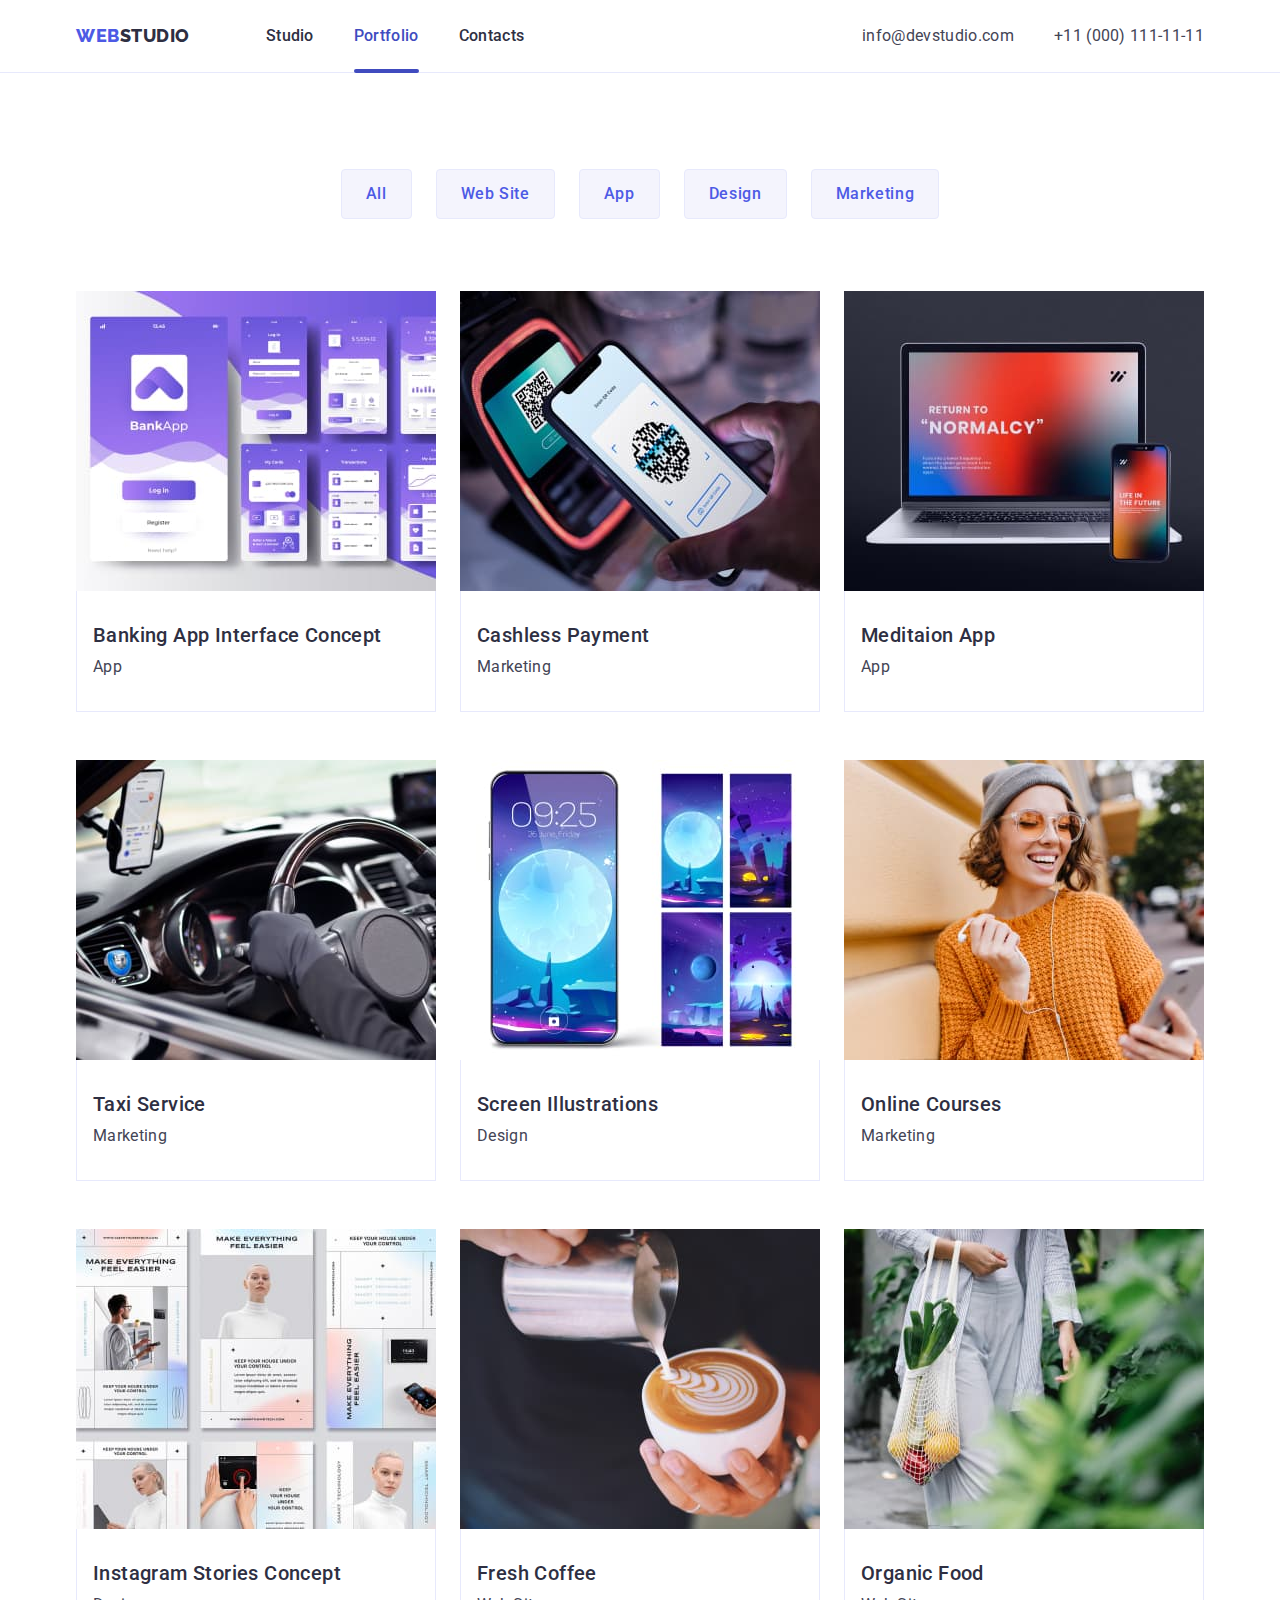
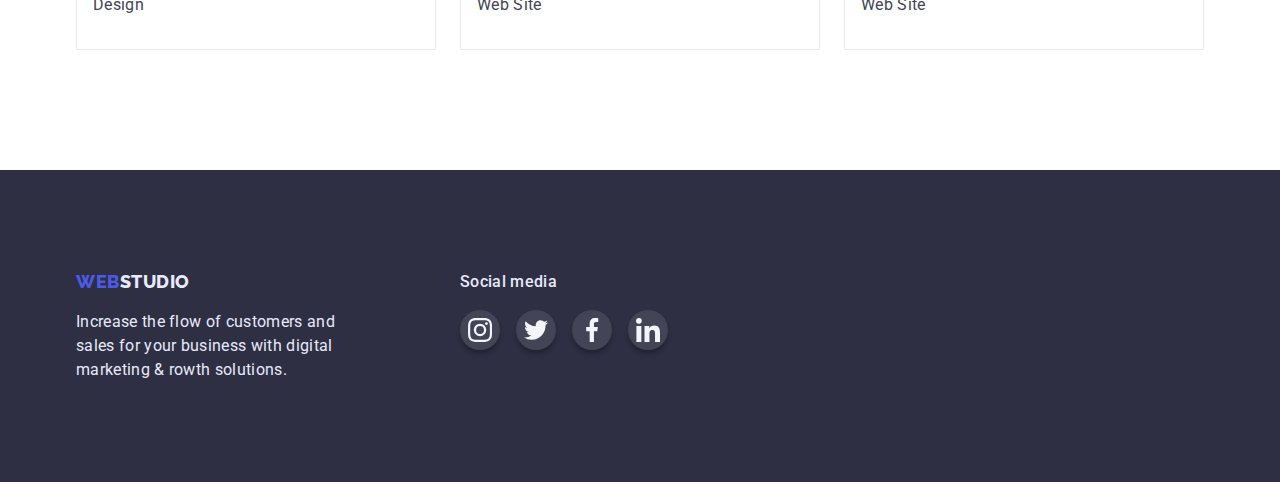
==== portfolio.html @ 614581f0 "Initial commit" ====
<!DOCTYPE html>
<html lang="en">
  <head>
    <meta charset="UTF-8" />
    <meta http-equiv="X-UA-Compatible" content="IE=edge" />
    <meta name="viewport" content="width=device-width, initial-scale=1.0" />
    <title>Portfolio</title>
    <link href="https://fonts.googleapis.com" rel="preconnect" />
    <link href="https://fonts.gstatic.com" rel="preconnect" crossorigin />
    <link
      href="https://fonts.googleapis.com/css2?family=Raleway:wght@800&family=Roboto:wght@400;500;700&display=swap"
      rel="stylesheet"
    />
    <link
      href="https://cdnjs.cloudflare.com/ajax/libs/modern-normalize/1.0.0/modern-normalize.min.css"
      rel="stylesheet"
    />
    <link href="./css/styles.css" rel="stylesheet" />
  </head>

  <body>
    <header class="page-header">
      <div class="container page-header">
        <nav class="page-nav">
          <a class="logo link" href="./index.html"
            >WEB<span class="accent">STUDIO</span>
          </a>

          <ul class="menu list">
            <li class="menu-item">
              <a class="menu-link link" href="./index.html">Studio</a>
            </li>

            <li class="menu-item portfolio-menu">
              <a class="menu-link portfolio-menu link" href="./portfolio.html"
                >Portfolio</a
              >
            </li>

            <li class="menu-item">
              <a class="menu-link link" href>Contacts</a>
            </li>
          </ul>
        </nav>

        <address>
          <ul class="page-nav-adress list">
            <li class="page-nav-adress-item">
              <a class="contact-link link" href="mailto:info@devstudio.com"
                >info@devstudio.com</a
              >
            </li>
            <li class="page-nav-adress-item">
              <a class="contact-link link" href="tel:+110001111111"
                >+11 (000) 111-11-11</a
              >
            </li>
          </ul>
        </address>
      </div>
    </header>

    <main>
      <section class="portfolio">
        <div class="container">
          <h1 class="section-title" hidden>Portfolio</h1>
          <h2 class="section-title" hidden>
            Examples of projects with description
          </h2>

          <ul class="filter list">
            <li class="filter-item">
              <button class="filter-btn" type="button">All</button>
            </li>

            <li class="filter-item">
              <button class="filter-btn" type="button">Web Site</button>
            </li>

            <li class="filter-item">
              <button class="filter-btn" type="button">App</button>
            </li>

            <li class="filter-item">
              <button class="filter-btn" type="button">Design</button>
            </li>

            <li class="filter-item">
              <button class="filter-btn" type="button">Marketing</button>
            </li>
          </ul>

          <ul class="description-portfolio list">
            <li class="description-portfolio-item">
              <a class="description-portfolio-link link" href>
                <div class="description-portfolio-wrapper">
                  <img
                    class="img"
                    src="./images/portfolio1.jpg"
                    alt="App Interface"
                    width="360"
                  />
                  <p class="overlay">
                    14 Stylish and User-Friendly App Design Concepts · Task
                    Manager App · Calorie Tracker App · Exotic Fruit Ecommerce
                    App · Cloud Storage App
                  </p>
                </div>
                <div class="portfolio-text">
                  <h3 class="section-subtitle">
                    Banking App Interface Concept
                  </h3>
                  <p class="section-description">App</p>
                </div>
              </a>
            </li>

            <li class="description-portfolio-item">
              <a class="description-portfolio-link link" href>
                <div class="description-portfolio-wrapper">
                  <img
                    class="img"
                    src="./images/portfolio2.jpg"
                    alt="Payment with phone"
                    width="360"
                  />
                  <p class="overlay">
                    14 Stylish and User-Friendly App Design Concepts · Task
                    Manager App · Calorie Tracker App · Exotic Fruit Ecommerce
                    App · Cloud Storage App
                  </p>
                </div>
                <div class="portfolio-text">
                  <h3 class="section-subtitle">Cashless Payment</h3>
                  <p class="section-description">Marketing</p>
                </div>
              </a>
            </li>

            <li class="description-portfolio-item">
              <a class="description-portfolio-link link" href>
                <div class="description-portfolio-wrapper">
                  <img
                    class="img"
                    src="./images/portfolio3.jpg"
                    alt="Laptop and phone with same programs Interface"
                    width="360"
                  />
                  <p class="overlay">
                    14 Stylish and User-Friendly App Design Concepts · Task
                    Manager App · Calorie Tracker App · Exotic Fruit Ecommerce
                    App · Cloud Storage App
                  </p>
                </div>
                <div class="portfolio-text">
                  <h3 class="section-subtitle">Meditaion App</h3>
                  <p class="section-description">App</p>
                </div>
              </a>
            </li>

            <li class="description-portfolio-item">
              <a class="description-portfolio-link link" href>
                <div class="description-portfolio-wrapper">
                  <img
                    class="img"
                    src="./images/portfolio4.jpg"
                    alt="View of wheele and driver"
                    width="360"
                  />
                  <p class="overlay">
                    14 Stylish and User-Friendly App Design Concepts · Task
                    Manager App · Calorie Tracker App · Exotic Fruit Ecommerce
                    App · Cloud Storage App
                  </p>
                </div>
                <div class="portfolio-text">
                  <h3 class="section-subtitle">Taxi Service</h3>
                  <p class="section-description">Marketing</p>
                </div>
              </a>
            </li>

            <li class="description-portfolio-item">
              <a class="description-portfolio-link link" href>
                <div class="description-portfolio-wrapper">
                  <img
                    class="img"
                    src="./images/portfolio5.jpg"
                    alt="Screen pictures on the phone"
                    width="360"
                  />
                  <p class="overlay">
                    14 Stylish and User-Friendly App Design Concepts · Task
                    Manager App · Calorie Tracker App · Exotic Fruit Ecommerce
                    App · Cloud Storage App
                  </p>
                </div>
                <div class="portfolio-text">
                  <h3 class="section-subtitle">Screen Illustrations</h3>
                  <p class="section-description">Design</p>
                </div>
              </a>
            </li>

            <li class="description-portfolio-item">
              <a class="description-portfolio-link link" href>
                <div class="description-portfolio-wrapper">
                  <img
                    class="img"
                    src="./images/portfolio6.jpg"
                    alt="Girl with a phone"
                    width="360"
                  />
                  <p class="overlay">
                    14 Stylish and User-Friendly App Design Concepts · Task
                    Manager App · Calorie Tracker App · Exotic Fruit Ecommerce
                    App · Cloud Storage App
                  </p>
                </div>
                <div class="portfolio-text">
                  <h3 class="section-subtitle">Online Courses</h3>
                  <p class="section-description">Marketing</p>
                </div>
              </a>
            </li>

            <li class="description-portfolio-item">
              <a class="description-portfolio-link link" href>
                <div class="description-portfolio-wrapper">
                  <img
                    class="img"
                    src="./images/portfolio7.jpg"
                    alt="Instagram stories on the phone"
                    width="360"
                  />
                  <p class="overlay">
                    14 Stylish and User-Friendly App Design Concepts · Task
                    Manager App · Calorie Tracker App · Exotic Fruit Ecommerce
                    App · Cloud Storage App
                  </p>
                </div>
                <div class="portfolio-text">
                  <h3 class="section-subtitle">Instagram Stories Concept</h3>
                  <p class="section-description">Design</p>
                </div>
              </a>
            </li>

            <li class="description-portfolio-item">
              <a class="description-portfolio-link link" href>
                <div class="description-portfolio-wrapper">
                  <img
                    class="img"
                    src="./images/portfolio8.jpg"
                    alt="Cup of coffee with milk"
                    width="360"
                  />
                  <p class="overlay">
                    14 Stylish and User-Friendly App Design Concepts · Task
                    Manager App · Calorie Tracker App · Exotic Fruit Ecommerce
                    App · Cloud Storage App
                  </p>
                </div>
                <div class="portfolio-text">
                  <h3 class="section-subtitle">Fresh Coffee</h3>
                  <p class="section-description">Web Site</p>
                </div>
              </a>
            </li>

            <li class="description-portfolio-item">
              <a class="description-portfolio-link link" href>
                <div class="description-portfolio-wrapper">
                  <img
                    class="img"
                    src="./images/portfolio9.jpg"
                    alt="Girl with bag of fruits"
                    width="360"
                  />
                  <p class="overlay">
                    14 Stylish and User-Friendly App Design Concepts · Task
                    Manager App · Calorie Tracker App · Exotic Fruit Ecommerce
                    App · Cloud Storage App
                  </p>
                </div>
                <div class="portfolio-text">
                  <h3 class="section-subtitle">Organic Food</h3>
                  <p class="section-description">Web Site</p>
                </div>
              </a>
            </li>
          </ul>
        </div>
      </section>
    </main>
    <!-- -----Footer----- -->
    <footer class="footer">
      <div class="container">
        <div class="footer-description">
          <a class="logo link" href="./index.html"
            >WEB<span class="accent-footer">STUDIO</span>
          </a>

          <p class="section-description-footer">
            Increase the flow of customers and sales for your business with
            digital marketing & rowth solutions.
          </p>
        </div>
        <div class="footer-social">
          <p class="title-social">Social media</p>
          <ul class="social-list list">
            <li class="social-list">
              <a class="social-list-link link" href>
                <svg class="social-list-icon">
                  <use href="./images/symbol-defs.svg#icon-instagram"></use>
                </svg>
              </a>
            </li>
            <li class="social-list">
              <a class="social-list-link" href>
                <svg class="social-list-icon">
                  <use href="./images/symbol-defs.svg#icon-twitter"></use>
                </svg>
              </a>
            </li>
            <li class="social-list">
              <a class="social-list-link" href>
                <svg class="social-list-icon">
                  <use href="./images/symbol-defs.svg#icon-facebook"></use>
                </svg>
              </a>
            </li>
            <li class="social-list">
              <a class="social-list-link" href>
                <svg class="social-list-icon">
                  <use href="./images/symbol-defs.svg#icon-linkedin"></use>
                </svg>
              </a>
            </li>
          </ul>
        </div>
      </div>
    </footer>
  </body>
</html>
---- css/styles.css ----
:root {
    --logo-btn-color: #4D5AE5;
    --white-color: #FFFFFF;
    --main-text-color: #434455;
    --second-text-color: #2E2F42;
    --third-text-color: #E7E9FC;
    --change-color: #404BBF;
    --backgroundcolor: #2E2F42;
    --backgroundbtn: #F4F4FD;
    --icon-cust-rcolor:#8E8F99;
    --social-footer:#31D0AA;
    --modal-color: #FCFCFC;
   
}

body {
    
    background-color: var(--white-color);
    color: var(--main-text-color);
    font-size: 16px;
    font-family: 'Roboto', sans-serif;
}

.list {
    margin: 0;
    
    padding: 0;
    list-style: none;}

.link {text-decoration: none;}

.container {
    width: 1158px;
    margin-right: auto;
    margin-left: auto;
    padding-right: 15px;
    padding-left: 15px;
    /* outline: 2px solid tomato; */
}

section {padding: 120px 0;}


/* -----HEADER----- */

header {
    border-bottom: 1px solid var(--third-text-color);
}

/* -----Logo----- */
.logo {
    
    color: var(--logo-btn-color);
    font-weight: 800;
    font-size: 18px;
    font-family: 'Raleway', sans-serif;
    line-height: 1.33;
    letter-spacing: 0.03em;
    text-transform: uppercase;
}

.accent {color: var(--second-text-color);}

/* -----Navigation------ */

.menu-link {
    
    display: block;
    padding-top: 24px;
    padding-bottom: 24px;

    color: var(--second-text-color);
    
    font-weight: 500;
    line-height: 1.5;
    letter-spacing: 0.02em;
    transition: color 250ms cubic-bezier(0.4, 0, 0.2, 1);}

.menu-link:hover,
.menu-link:focus {color: var(--change-color); }

.menu-link.studio {position: relative;
color: var(--change-color)}
    
.menu-link.studio::after{
content: '';
position: absolute;
bottom: -1px;
display: block;
width: 100%;
height: 4px;
/* margin-top: -4px; */
border-radius: 2px;
background-color: var(--change-color);
}


/* -----Adress----- */

.contact-link {
    
    color: var(--main-text-color);
    font-style: normal;
    line-height: 1.5;
    letter-spacing: 0.02em;
    transition: color 250ms cubic-bezier(0.4, 0, 0.2, 1);}


.contact-link:hover, 
.contact-link:focus {color: var(--change-color); }


.container.page-header {
    display: flex;
    align-items: center;
}

.menu {
    display: flex;
    align-items: center;
    margin-left: 76px;
}

.menu-item:not(:last-child) {
    margin-right: 40px;
}

.page-nav {
    display: flex;
    align-items: center;
    margin-right: auto;}

.page-nav-adress {
    display: flex;
    align-items: center;}
    
.page-nav-adress-item:not(:last-child) {margin-right: 40px;}



/* -----Hero----- */

.hero {
    max-width: 1440px;
    height: 600px;
    margin: auto;
    padding: 188px 0;
    
    background-color: var(--backgroundcolor);
    background-image: linear-gradient(rgba(46, 47, 66, 0.7), rgba(46, 47, 66, 0.7)),
    url(../images/people-office.jpg);
    background-position: center;
    background-size: cover;
    background-repeat: no-repeat;text-align: center;}

.hero-title {
    display: inline-block;

    width: 496px;
    margin-top: 0;
    margin-bottom: 48px;

    color: var(--white-color);

    font-size: 56px;
    line-height: 1.07;
    letter-spacing: 0.02em;
    text-align: center;
}

.btn-order {
    display: flex;
    
    min-width: 169px;
    margin: auto;
    padding: 16px 32px;

    border: 0;
    border-radius: 4px;
    
    background-color: var(--logo-btn-color);
    color: var(--white-color);
    box-shadow: 0px 4px 4px rgba(0, 0, 0, 0.15);
    
    font-weight: 500;
    line-height: 1.5;
    letter-spacing: 0.04em;
    
    cursor: pointer;
    transition: background-color 250ms cubic-bezier(0.4, 0, 0.2, 1), box-shadow 250ms cubic-bezier(0.4, 0, 0.2, 1);
}

.btn-order:hover, 
.btn-order:focus {
    background-color: var(--change-color);
    box-shadow: 0px 1px 6px rgba(46, 47, 66, 0.08), 0px 1px 1px rgba(46, 47, 66, 0.16), 0px 2px 1px rgba(46, 47, 66, 0.08);}


    /* -----Components------     */
.section-title {
    margin-top: 0;
    margin-bottom: 72px;
    
    color: var(--second-text-color);

    font-size: 36px;
    line-height: 1.11;
    letter-spacing: 0.02em;
    text-align: center;
    text-transform: capitalize;}


.section-subtitle {
    margin-top: 0;
    margin-bottom: 8px;
    
    color: var(--second-text-color);

    font-weight: 500;
    font-size: 20px;
    line-height: 1.2;
    letter-spacing: 0.02em;
}

.section-description  {
    margin-top: 0;
    margin-bottom: 0;
    color: var(--main-text-color);

    line-height: 1.5;
    letter-spacing: 0.02em;}

/* -----Benefits------     */

.description-benefits-icon {
    display: flex;
  
    justify-content: center;
    align-items: center;
    width: 264px;
    height: 112px;
    margin-bottom: 8px;
    border-radius: 4px;

    background-color: var(--backgroundbtn);
    background-position: center;

    background-repeat: no-repeat;
}

.description-benefits {
    display: flex;
}

.description-benefits-item {
    width: 264px;
}

.description-benefits-item+.description-benefits-item {
    margin-left: 24px;
}


/* -----What are we doing images------     */
.img {display: block;}

.work {
    padding-top: 0;
}

.description-work {
    display: flex;
    align-items: center;
    margin-bottom: 8px;
}

.description-work-item:not(:last-child) {margin-right: 24px;}

.social-list {
    display: flex;
    gap: 24px;
    justify-content: center;
    }

.social-list-icon {
  width: 16px;
  height: 16px;
}

.social-list-link {
    display: flex;
    justify-content: center;
    align-items: center;
    width: 40px;
    height: 40px;
    border-radius: 50%;
    background-color: var(--logo-btn-color);

    transition: background-color 250ms cubic-bezier(0.4, 0, 0.2, 1);
}

.social-list-link:hover,
.social-list-link:focus {
  background-color: var(--change-color);
}

/* < !-- -----Our team----- --> */

.team-member-item > .section-subtitle {
margin-top: 32px;
}

.team-member-item {
border-radius: 0px 0px 4px 4px;
background-color: var(--white-color);

box-shadow: 0px 1px 6px rgba(46, 47, 66, 0.08), 0px 1px 1px rgba(46, 47, 66, 0.16), 0px 2px 1px rgba(46, 47, 66, 0.08);
}

.team {background-color: var(--backgroundbtn);}

.team-member {
    display: flex;
    flex-basis: calc((100%-72px)/3);
    flex-wrap: wrap;
    align-items: center;
    column-gap: 24px;}

.team-member-item {padding-bottom: 32px;}

.team-member-item > .section-subtitle {text-align: center;}

.team-member-item > .section-description {
margin-bottom: 8px;
text-align: center;}

/* < !-- -----Customers----- --> */

.customers {padding-top: 130px;}

.customers-list {
    display: flex;
    gap: 24px;}

.customers-list-item {
    display: flex;
    justify-content: center;
    align-items: center;
    
    width: 168px; height: 88px;
    border: 1px solid var(--icon-cust-rcolor);
    border-radius: 4px;}

.customers-list-link {
    display: flex;

    justify-content: center;
    align-items: center;
    
    width: 100%;
    height: 100%;
    padding: 16px 32px;

    transition: border 250ms cubic-bezier(0.4, 0, 0.2, 1);
    
}

.customers-list-link:hover, .customers-list-link:focus {border: 1px solid var(--change-color)}

.customers-list-icon {
    width: 104px;
    height: 56px;
    fill: #8E8F99;

    transition: fill 250ms cubic-bezier(0.4, 0, 0.2, 1);
}

.customers-list-link:hover .customers-list-icon, .customers-list-link:focus .customers-list-icon {fill:var(--change-color)}



/* -----Footer----- */

.footer > .container {
    display: flex;
    /* padding: 100px;  */
}

.footer {
padding-top: 100px;
padding-bottom: 100px;

background-color: var(--second-text-color);}

.footer-description {margin-right: 120px;}

.title-social {
    margin-top: 0;
    color: var(--third-text-color);

    font-weight: 500;
    line-height: 1.5;
    letter-spacing: 0.02em;

}

.section-description-footer {
    display:block;
    
    width: 264px;
    margin-bottom: 0;
    
    color: var(--third-text-color);
    
    line-height: 1.5;
    letter-spacing: 0.02em; 
}

.accent-footer {
    color: var(--third-text-color);
}

.footer-social .social-list {gap: 16px;}
.footer-social .social-list-link {
    background-color: rgba(255, 255, 255, 0.1);
    box-shadow: 0px 4px 4px rgba(0, 0, 0, 0.25);
    transition: background-color 250ms cubic-bezier(0.4, 0, 0.2, 1);
}

.footer-social .social-list-link:hover,
.footer-social .social-list-link:focus {
  background-color: var(--social-footer);
}

.footer-social .social-list-icon {
  width: 24px;
  height: 24px;}

/*-- -----Modal window----- --*/
.backdrop {
position: fixed;
top: 0;
left: 0;
z-index: 100;
width: 100%;
height: 100%;
background-color: rgba(46, 47, 66, 0.4);

opacity: 1;

transition: opacity 250ms cubic-bezier(0.4, 0, 0.2, 1), visibility 250ms cubic-bezier(0.4, 0, 0.2, 1);}

.modal {
position: absolute;
top: 50%;
left: 50%;
width: 408px;
height: 576px;
background-color: var(--modal-color);

transform: translate(-50%, -50%) scale(1);
}

.icon-close {
width: 8px; 
height: 8px;
transition: fill 250ms cubic-bezier(0.4, 0, 0.2, 1);}

.modal-button {
position: absolute;
top: 24px;
right: 24px;
display: flex;
justify-content: center;
align-items: center;
width: 24px;
height: 24px;
padding: 0;
border: 1px solid rgba(0, 0, 0, 0.1);
border-radius: 50%; 
background-color: var(--third-text-color);
cursor: pointer;
transition: background-color 250ms cubic-bezier(0.4, 0, 0.2, 1);}

.modal-button:hover, .modal-button:focus {background-color: var(--change-color);}

.modal-button:hover .icon-close, .modal-button:focus .icon-close {fill:var(--white-color)}



.backdrop.is-hidden {opacity: 0;
visibility: hidden;
pointer-events: none;

}

.backdrop.is-hidden .modal {transform: translate(-50%, -50%) scale(0.8);}


/* -----Portfolio----- */

.portfolio {padding-top: 96px;}

.menu-link.portfolio-menu {
position: relative;
color: var(--change-color);}
.menu-link.portfolio-menu::after {
content: '';
position: absolute;
bottom: -1px;
display: block;
width: 100%;
height: 4px;
/* margin-top: -4px; */
border-radius: 2px;
background-color: var(--change-color);
}

.filter {
    display: flex;
    flex-wrap: wrap;
    justify-content: center;
    align-items: center;
    margin-bottom: 72px;
    column-gap: 24px;
}


.filter-btn {
    display: flex;
    align-items: center;
    padding: 12px 24px;

    border: 1px solid #e7e9fc;
    border-radius: 4px;
    
    
    background-color: var(--backgroundbtn);
    color: var(--logo-btn-color);
    
    font-weight: 500;
    line-height: 1.5;
    letter-spacing: 0.04em;
    text-align: center;

    cursor: pointer;
    transition: background-color 250ms cubic-bezier(0.4, 0, 0.2, 1), color 250ms cubic-bezier(0.4, 0, 0.2, 1), box-shadow 250ms cubic-bezier(0.4, 0, 0.2, 1);

}

.filter-btn:hover, .filter-btn:focus {
    background-color: var(--change-color);
    color: var(--white-color);
    box-shadow: 0px 3px 1px rgba(0, 0, 0, 0.1), 0px 2px 1px rgba(0, 0, 0, 0.08), 0px 2px 2px rgba(0, 0, 0, 0.12);
}


.description-portfolio {
    display: flex;
    flex-wrap: wrap;
    
    row-gap: 48px;
    align-items: center;
    column-gap: 24px;
}

.description-portfolio-item {
    
flex-basis: calc(100% / 3 - 48px);
transition: box-shadow 250ms cubic-bezier(0.4, 0, 0.2, 1);}

.description-portfolio-item:hover, .description-portfolio-item:focus {box-shadow: 0px 1px 6px rgba(46, 47, 66, 0.08), 0px 1px 1px rgba(46, 47, 66, 0.16), 0px 2px 1px rgba(46, 47, 66, 0.08);}

/* .description-portfolio-item {margin-right: 24px;
margin-bottom: 48px;
} */

/* .description-portfolio :nth-child(3n) {margin-right: 0;}
.description-portfolio :nth-last-child(-n + 3) {margin-bottom: 0;} */

.portfolio-text {
    padding: 32px 16px;
    
    border: 1px solid #e7e9fc;
    border-top: none;
    
    background-color: var(--white-color);
}

.description-portfolio-wrapper {
position: relative;
overflow: hidden; 
}


.overlay {
position: absolute;
top: 0;
left: 0; 
overflow-y: auto;
width: 100%;
height: 100%;
margin: 0;
padding: 40px 32px;
background-color: var(--logo-btn-color);

color: var(--backgroundbtn);

line-height: 1.5;
letter-spacing: 0.02em;

transition: transform 250ms cubic-bezier(0.4, 0, 0.2, 1) 250ms;
transform: translateY(100%);}

.description-portfolio-link:hover .overlay, 
.description-portfolio-link:focus .overlay
{transform: translateY(0);}
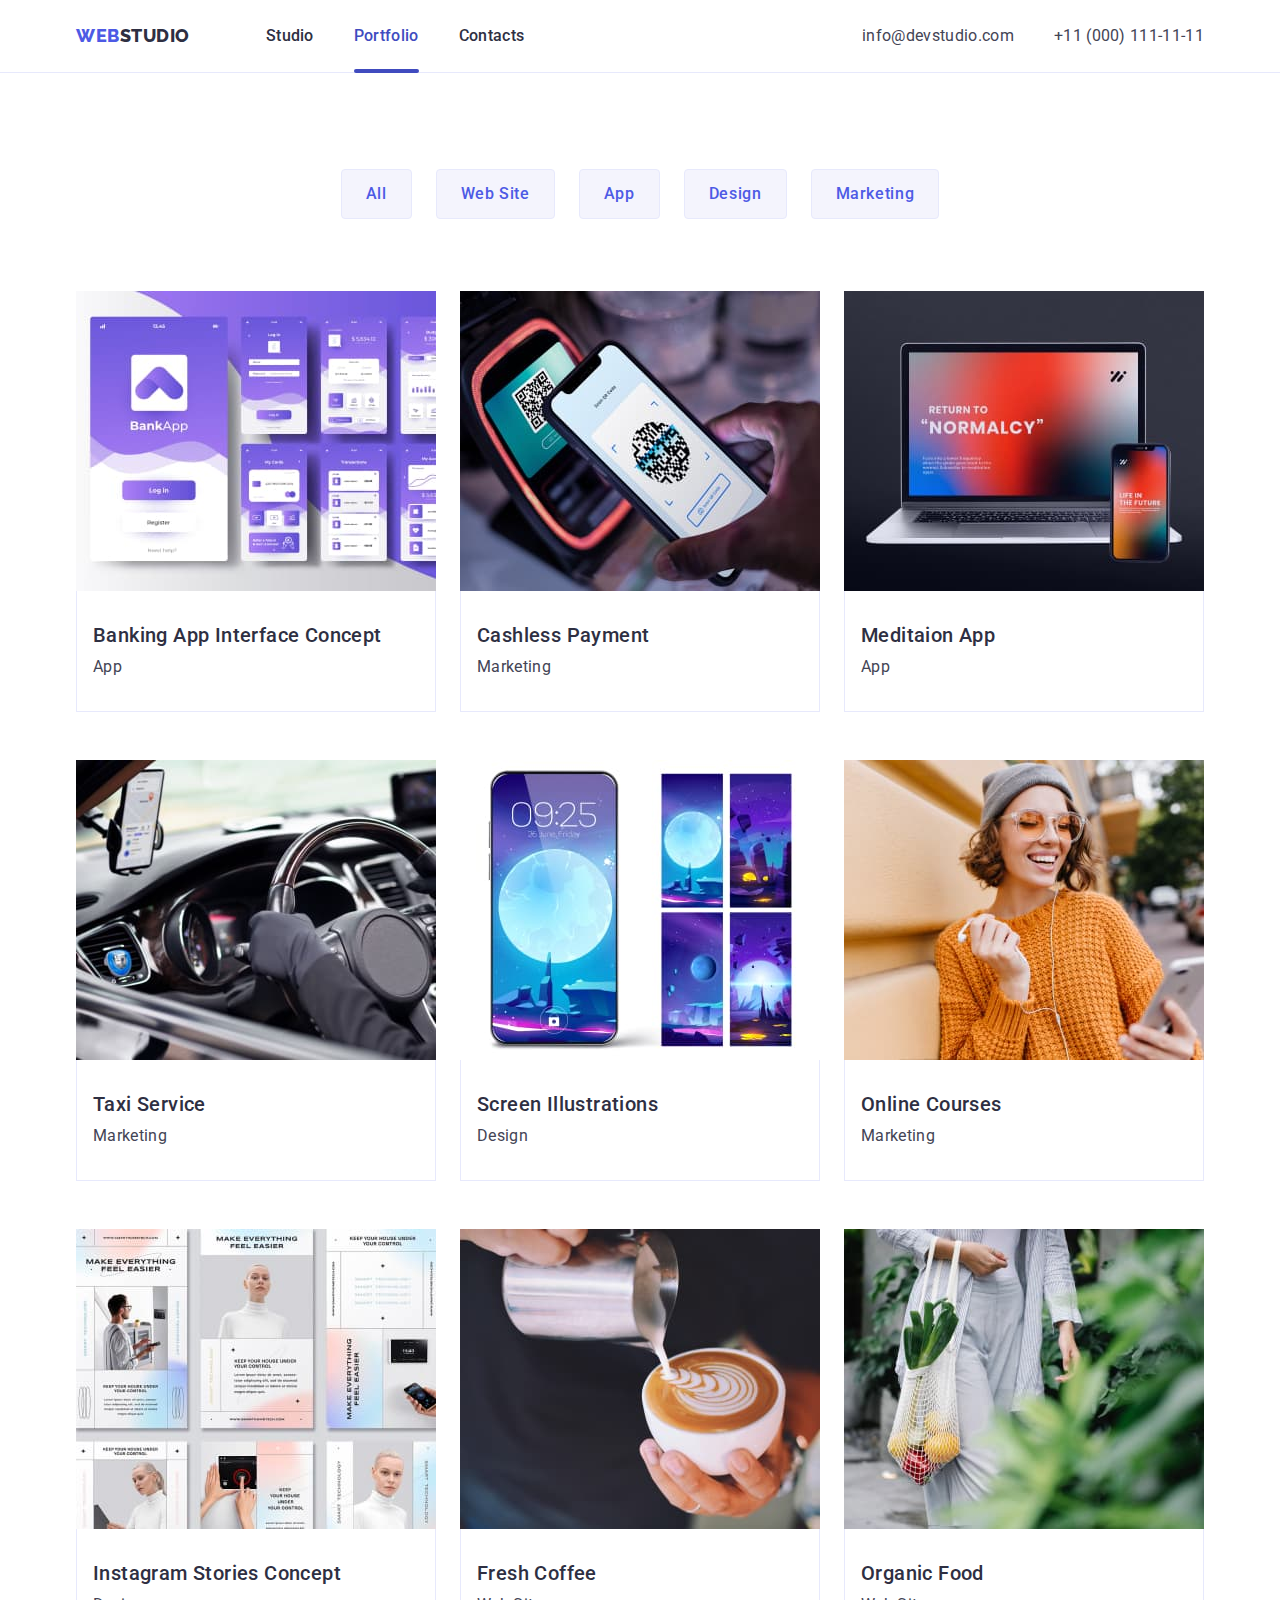
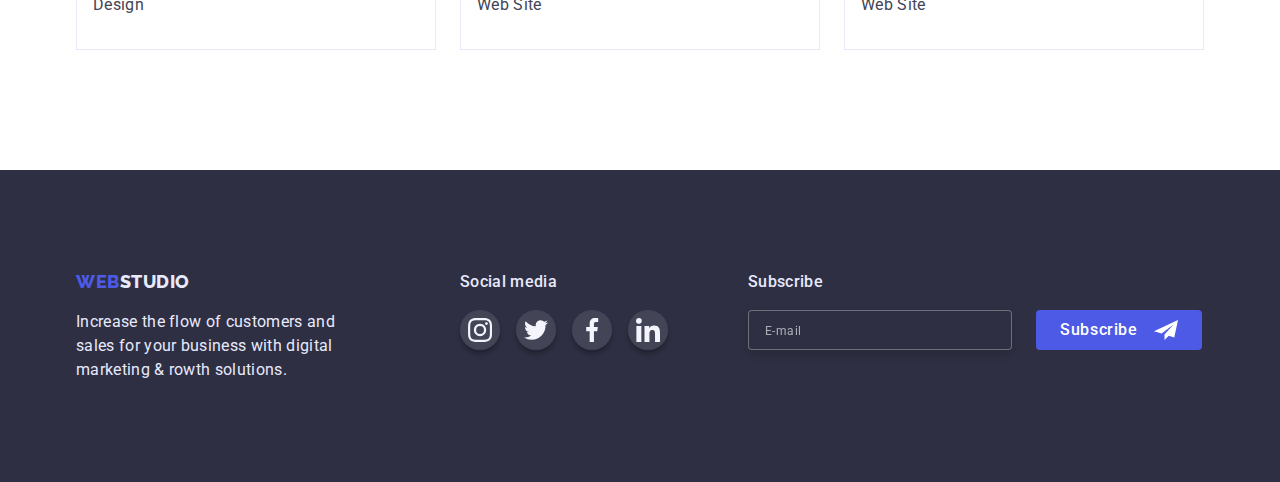
==== commit c5e23a32: "hw-06v1" ====
--- a/portfolio.html
+++ b/portfolio.html
@@ -340,6 +340,24 @@
             </li>
           </ul>
         </div>
+        <div class="footer-subscribe">
+          <p class="title-subscribe">Subscribe</p>
+          <label class="footer-subscribe-item">
+            <input
+              class="footer-subscribe-input"
+              name="Email_for_subscribing"
+              type="email"
+              placeholder="E-mail"
+              required
+            />
+            <button class="subscribe-btn" type="submit">
+              <span class="text-btn">Subscribe</span>
+              <svg class="icon-send" width="24px" height="24px">
+                <use href="./images/symbol-defs.svg#icon-send"></use>
+              </svg>
+            </button>
+          </label>
+        </div>
       </div>
     </footer>
   </body>
--- a/css/styles.css
+++ b/css/styles.css
@@ -10,7 +10,22 @@
     --icon-cust-rcolor:#8E8F99;
     --social-footer:#31D0AA;
     --modal-color: #FCFCFC;
+    --modal-text: #757575;
+
    
+}
+.visually-hidden {
+  position: absolute;
+  overflow: hidden;
+  clip: rect(0 0 0 0);
+  width: 1px;
+  height: 1px;
+  margin: -1px;
+  padding: 0;
+  border: 0;
+  
+  white-space: nowrap;
+  clip-path: inset(100%);
 }
 
 body {
@@ -436,6 +451,77 @@
   width: 24px;
   height: 24px;}
 
+.footer-social {margin-right: 80px;}
+
+.title-subscribe {
+    margin-top: 0;
+    margin-bottom: 0;
+    color: var(--third-text-color);
+
+    font-weight: 500;
+    line-height: 1.5;
+    letter-spacing: 0.02em;    
+}
+
+.footer-subscribe-item {
+    display: flex;
+    gap: 24px;
+    margin-top: 16px;
+}
+
+.footer-subscribe-input {
+width: 264px;
+min-height: 40px;
+padding-left: 16px;
+border: 1px solid rgba(255, 255, 255, 0.3);
+border-radius: 4px;
+background: var(--backgroundcolor);
+color: var(--white-color);
+font-size: 16px;
+line-height: 2;
+letter-spacing: 0.04em;
+filter: drop-shadow(0px 4px 4px rgba(0, 0, 0, 0.15));
+
+}
+
+.footer-subscribe-input::placeholder{
+color: rgba(255, 255, 255, 0.6);
+    
+font-size: 12px;
+line-height: 2;
+letter-spacing: 0.04em;
+
+}
+
+.subscribe-btn {
+display: flex;
+gap: 16px;
+justify-content: center;
+min-width: 165px; 
+height: 40px;
+padding: 8px 24px;
+border: 0;
+border-radius: 4px;
+background: var(--logo-btn-color);
+color: var(--white-color);
+font-weight: 500;
+font-size: 16px;
+line-height: 1.5;
+letter-spacing: 0.04em;
+cursor: pointer;
+transition: background-color 250ms cubic-bezier(0.4, 0, 0.2, 1), box-shadow 250ms cubic-bezier(0.4, 0, 0.2, 1) ;}
+
+.subscribe-btn:hover, 
+.subscribe-btn:focus {
+    background-color: var(--change-color);
+    box-shadow: 0px 1px 6px rgba(46, 47, 66, 0.08), 0px 1px 1px rgba(46, 47, 66, 0.16), 0px 2px 1px rgba(46, 47, 66, 0.08);}
+
+
+.text-btn {display: block;}
+
+
+
+
 /*-- -----Modal window----- --*/
 .backdrop {
 position: fixed;
@@ -455,10 +541,12 @@
 top: 50%;
 left: 50%;
 width: 408px;
-height: 576px;
+height: 584px;
+padding: 72px 24px 24px;
 background-color: var(--modal-color);
 
 transform: translate(-50%, -50%) scale(1);
+
 }
 
 .icon-close {
@@ -487,7 +575,6 @@
 .modal-button:hover .icon-close, .modal-button:focus .icon-close {fill:var(--white-color)}
 
 
-
 .backdrop.is-hidden {opacity: 0;
 visibility: hidden;
 pointer-events: none;
@@ -496,6 +583,122 @@
 
 .backdrop.is-hidden .modal {transform: translate(-50%, -50%) scale(0.8);}
 
+.modal-subtitle {
+display: block;
+margin: 0;
+margin-bottom: 14px;
+color: var(--second-text-color);
+font-weight: 500;
+line-height: 1.5;
+letter-spacing: 0.02em;
+text-align: center;
+
+
+}
+.contact-form{
+display: flex;
+flex-direction: column;margin: 0 auto;}
+
+.contact-form-item{margin-bottom: 8px;}
+
+.contact-info-input{width: 100%;
+min-height: 40px;
+padding-left: 38px;
+border: 1px solid rgba(33, 33, 33, 0.2);
+border-radius: 4px;
+transition: border 250ms cubic-bezier(0.4, 0, 0.2, 1);}
+
+.contact-info-input:focus  {border: 1px solid var(--logo-btn-color);outline: none;}
+
+.contact-info-input:focus + .contact-form-input-icon {fill: var(--logo-btn-color)}
+
+.contact-form-definition {display: block;
+margin-bottom: 4px;
+color: var(--icon-cust-rcolor);
+font-weight: 400;
+font-size: 12px;
+font-family: 'Roboto';
+line-height: 1.33;
+letter-spacing: 0.04em;
+}
+
+.contact-form-input-wrapper { position:relative;display:block;}
+
+.contact-form-input-icon {
+position: absolute;
+top: 50%; 
+left: 16px; 
+fill: var(--backgroundcolor);
+transition: fill 250ms cubic-bezier(0.4, 0, 0.2, 1);
+transform: translate(0, -50%);}
+
+.contact-comment {width: 360px;
+height: 120px;
+padding-top: 8px;
+padding-left: 16px;
+border: 1px solid rgba(33, 33, 33, 0.2);
+border-radius: 4px;
+resize: none;
+transition: border 250ms cubic-bezier(0.4, 0, 0.2, 1);}
+
+.contact-comment::placeholder {
+color: rgba(117, 117, 117, 0.5);
+
+font-size: 12px;
+line-height: 1.33;
+letter-spacing: 0.04em;}
+
+.contact-comment:focus {border: 1px solid var(--logo-btn-color);outline: none;}
+
+.modal-form-check-deskr {color: var(--modal-text);
+font-size: 12px;
+line-height: 1.33;
+letter-spacing: 0.04em;}
+
+.modal-form-check-deskr::before {content: '';
+display: block;
+width: 16px;
+height: 16px;
+margin-right: 8px;
+border: 1.25px solid var(--backgroundcolor);
+border-radius: 2px;
+cursor: pointer;
+}
+
+.user-policy-wrapper {display: flex; margin-bottom: 24px;}
+
+.modal-form-check-deskr{display: flex;
+align-items: center;}
+
+.modal-form-check:checked + .modal-form-check-deskr::before, .modal-form-check:focus + .modal-form-check-deskr::before{
+border: 1.25px solid var(--change-color);background-color: var(--change-color);
+background-image: url(../images/icon-check.svg);
+background-position: center;
+background-size: 8px 8px;
+background-repeat: no-repeat;}
+
+.contact-info-btn {
+align-self: center;
+min-width: 169px; 
+height: 56px;
+padding: 16px 32px;
+border: 0;
+border-radius: 4px;background: var(--logo-btn-color);
+color: var(--white-color);
+box-shadow: 0px 4px 4px rgba(0, 0, 0, 0.15);
+font-weight: 500;
+font-size: 16px;
+line-height: 1.5;
+letter-spacing: 0.04em;
+cursor: pointer;
+transition: background-color 250ms cubic-bezier(0.4, 0, 0.2, 1), box-shadow 250ms cubic-bezier(0.4, 0, 0.2, 1) ;
+
+}
+
+.contact-info-btn:hover, 
+.contact-info-btn:focus {
+    background-color: var(--change-color);
+    box-shadow: 0px 1px 6px rgba(46, 47, 66, 0.08), 0px 1px 1px rgba(46, 47, 66, 0.16), 0px 2px 1px rgba(46, 47, 66, 0.08);}
 
 /* -----Portfolio----- */
 
